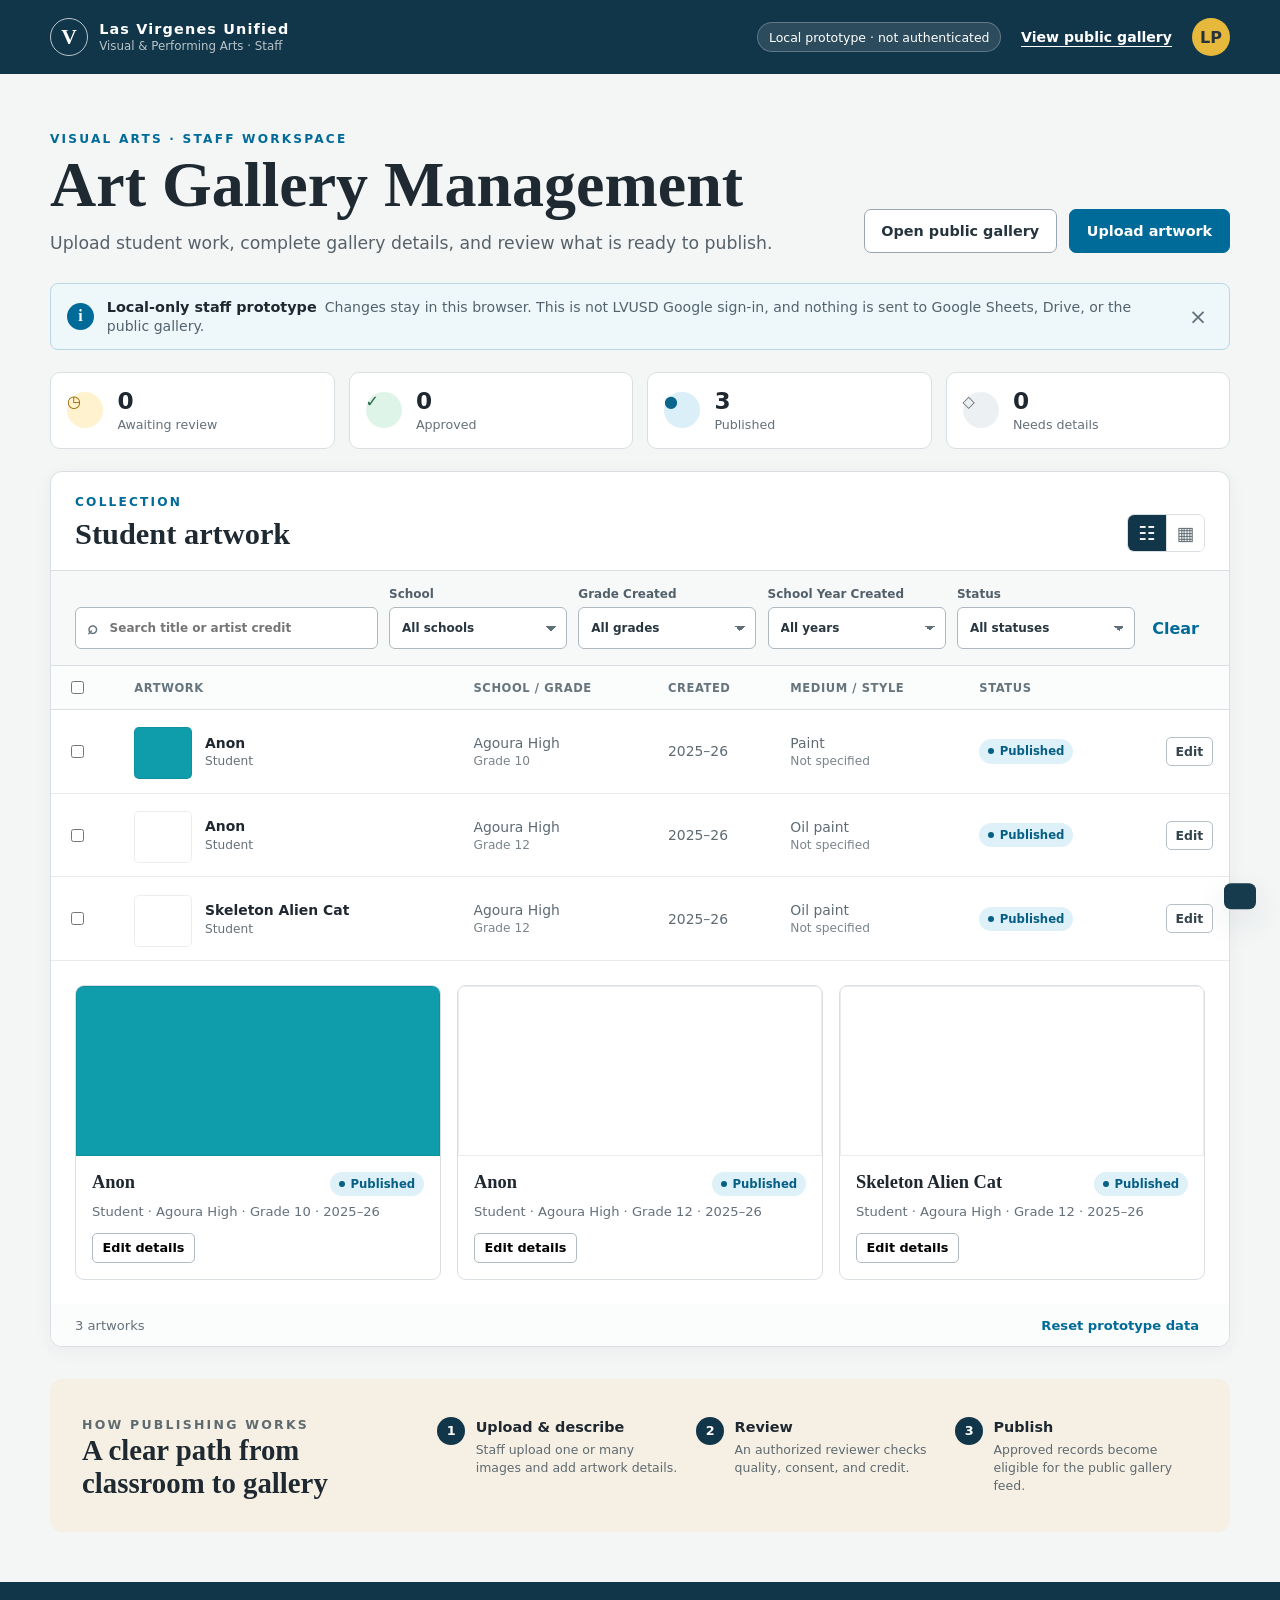
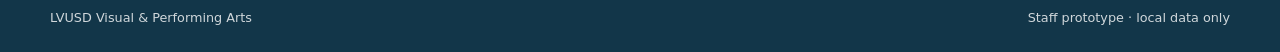
==== staff/art-gallery.html @ 0f860fcc "Integrate homepage rotation, public visual arts gallery, and local-only staff prototype on developme" ====
<!doctype html>
<html lang="en">
<head>
  <meta charset="utf-8">
  <meta name="viewport" content="width=device-width, initial-scale=1">
  <meta name="description" content="LVUSD staff prototype for managing the Visual Arts gallery.">
  <title>Art Gallery Management | LVUSD VAPA</title>
  <link rel="stylesheet" href="../assets/css/gallery-management.css">
</head>
<body>
  <a class="skip-link" href="#main">Skip to main content</a>
  <header class="site-header">
    <a class="brand" href="../index.html#staffresources" aria-label="LVUSD VAPA staff resources">
      <span class="brand-mark" aria-hidden="true">V</span>
      <span><strong>Las Virgenes Unified</strong><small>Visual &amp; Performing Arts · Staff</small></span>
    </a>
    <nav class="header-actions" aria-label="Utility navigation">
      <span class="prototype-badge">Local prototype · not authenticated</span>
      <a class="text-link" href="../index.html#gallery">View public gallery</a>
      <span class="avatar-button" aria-label="Local preview mode">LP</span>
    </nav>
  </header>

  <main id="main">
    <section class="hero shell" aria-labelledby="page-title">
      <div>
        <p class="eyebrow">Visual Arts · Staff workspace</p>
        <h1 id="page-title">Art Gallery Management</h1>
        <p class="lede">Upload student work, complete gallery details, and review what is ready to publish.</p>
      </div>
      <div class="hero-actions">
        <a class="button button-secondary" href="../index.html#gallery">Open public gallery</a>
        <button class="button button-primary" type="button" data-open-upload>Upload artwork</button>
      </div>
    </section>

    <section class="shell notice" aria-label="Prototype safety notice">
      <span class="notice-icon" aria-hidden="true">i</span>
      <div><strong>Local-only staff prototype</strong><p>Changes stay in this browser. This is not LVUSD Google sign-in, and nothing is sent to Google Sheets, Drive, or the public gallery.</p></div>
      <button class="notice-close" type="button" aria-label="Dismiss notice">×</button>
    </section>

    <section class="shell metrics" aria-label="Gallery overview">
      <article><span class="metric-icon metric-amber" aria-hidden="true">◷</span><div><strong id="pending-count">0</strong><span>Awaiting review</span></div></article>
      <article><span class="metric-icon metric-green" aria-hidden="true">✓</span><div><strong id="approved-count">0</strong><span>Approved</span></div></article>
      <article><span class="metric-icon metric-blue" aria-hidden="true">●</span><div><strong id="published-count">0</strong><span>Published</span></div></article>
      <article><span class="metric-icon metric-gray" aria-hidden="true">◇</span><div><strong id="draft-count">0</strong><span>Needs details</span></div></article>
    </section>

    <section class="shell workspace" aria-labelledby="collection-title">
      <div class="section-heading">
        <div><p class="eyebrow">Collection</p><h2 id="collection-title">Student artwork</h2></div>
        <div class="view-toggle" role="group" aria-label="Display options">
          <button class="active" type="button" data-view="table" aria-pressed="true" title="Table view">☷</button>
          <button type="button" data-view="grid" aria-pressed="false" title="Grid view">▦</button>
        </div>
      </div>

      <div class="toolbar">
        <label class="search-field"><span class="sr-only">Search artworks</span><span aria-hidden="true">⌕</span><input id="search" type="search" placeholder="Search title or artist credit"></label>
        <label><span>School</span><select id="school-filter"><option value="">All schools</option></select></label>
        <label><span>Grade Created</span><select id="grade-filter"><option value="">All grades</option></select></label>
        <label><span>School Year Created</span><select id="year-filter"><option value="">All years</option></select></label>
        <label><span>Status</span><select id="status-filter"><option value="">All statuses</option><option>Draft</option><option>Pending</option><option>Approved</option><option>Published</option><option>Needs changes</option></select></label>
        <button id="clear-filters" class="clear-button" type="button">Clear</button>
      </div>

      <div class="selection-bar" id="selection-bar" hidden>
        <strong><span id="selected-count">0</span> selected</strong>
        <button type="button" data-bulk="approve">Approve</button>
        <button type="button" data-bulk="changes">Request changes</button>
        <button type="button" data-bulk="archive">Archive</button>
      </div>

      <div class="table-wrap" id="table-view">
        <table>
          <thead><tr><th><input id="select-all" type="checkbox" aria-label="Select all visible artworks"></th><th>Artwork</th><th>School / grade</th><th>Created</th><th>Medium / style</th><th>Status</th><th><span class="sr-only">Actions</span></th></tr></thead>
          <tbody id="artwork-rows"></tbody>
        </table>
      </div>
      <div class="card-grid" id="grid-view" hidden></div>
      <p class="empty-state" id="empty-state" hidden>No artworks match these filters.</p>
      <div class="collection-footer"><span id="result-count">0 artworks</span><button class="text-button" id="reset-data" type="button">Reset prototype data</button></div>
    </section>

    <section class="shell workflow-panel" aria-labelledby="workflow-title">
      <div><p class="eyebrow">How publishing works</p><h2 id="workflow-title">A clear path from classroom to gallery</h2></div>
      <ol>
        <li><span>1</span><div><strong>Upload & describe</strong><p>Staff upload one or many images and add artwork details.</p></div></li>
        <li><span>2</span><div><strong>Review</strong><p>An authorized reviewer checks quality, consent, and credit.</p></div></li>
        <li><span>3</span><div><strong>Publish</strong><p>Approved records become eligible for the public gallery feed.</p></div></li>
      </ol>
    </section>
  </main>

  <footer class="site-footer"><div class="shell"><span>LVUSD Visual & Performing Arts</span><span>Staff prototype · local data only</span></div></footer>

  <dialog id="upload-dialog" class="modal">
    <form method="dialog" id="upload-form">
      <div class="modal-header"><div><p class="eyebrow">New submission</p><h2>Upload artwork</h2></div><button class="icon-button" value="cancel" type="submit" aria-label="Close">×</button></div>
      <div class="steps" aria-label="Upload progress"><span class="active">1 <small>Files</small></span><i></i><span>2 <small>Details</small></span><i></i><span>3 <small>Review</small></span></div>
      <div id="upload-step-files">
        <label class="drop-zone" id="drop-zone"><input id="file-input" type="file" accept="image/jpeg,image/png,image/webp" multiple><span class="upload-glyph" aria-hidden="true">↑</span><strong>Drag artwork images here</strong><span>or choose files · JPG, PNG, or WebP · up to 15 MB each</span></label>
        <p class="privacy-note"><strong>Student privacy:</strong> use artwork-only images. Avoid student faces, full legal names, and other identifying information.</p>
        <div class="modal-actions"><button class="button button-secondary" value="cancel" type="submit">Cancel</button><button class="button button-primary" id="continue-upload" type="button" disabled>Continue</button></div>
      </div>
      <div id="upload-step-details" hidden>
        <div class="file-summary"><span class="art-thumb art-7" aria-hidden="true"></span><div><strong id="file-summary-name">Artwork image</strong><span id="file-summary-size">Ready for metadata</span></div><button type="button" id="change-files">Change</button></div>
        <div class="form-grid">
          <label class="span-2">Artwork title<input name="title" required placeholder="Untitled is okay"></label>
          <label>Artist credit<input name="artist" required placeholder="First name + last initial, or Anonymous"></label>
          <label>School<select name="school" required><option value="">Choose school</option><option>Agoura High</option><option>Calabasas High</option><option>A.E. Wright Middle</option><option>A.C. Stelle Middle</option><option>Lupin Hill Elementary</option><option>Mariposa School</option></select></label>
          <label>Grade Created<select name="grade" required><option value="">Choose grade</option><option>K</option><option>1</option><option>2</option><option>3</option><option>4</option><option>5</option><option>6</option><option>7</option><option>8</option><option>9</option><option>10</option><option>11</option><option>12</option></select></label>
          <label>School Year Created<select name="year" required><option value="">Choose year</option><option>2026–27</option><option>2025–26</option><option>2024–25</option><option>2023–24</option></select></label>
          <label>Medium<input name="medium" required placeholder="e.g., Oil paint"></label>
          <label>Style<input name="style" required placeholder="e.g., Observational"></label>
          <label class="span-2 checkbox-label"><input name="consent" type="checkbox" required><span>I confirm this artwork is cleared for district publication and the artist credit follows district privacy guidance.</span></label>
        </div>
        <div class="modal-actions"><button class="button button-secondary" type="button" id="back-upload">Back</button><button class="button button-primary" type="submit" value="default">Add to review queue</button></div>
      </div>
    </form>
  </dialog>

  <dialog id="edit-dialog" class="modal modal-wide">
    <form method="dialog" id="edit-form">
      <input type="hidden" name="id">
      <div class="modal-header"><div><p class="eyebrow">Artwork record</p><h2>Edit details</h2></div><button class="icon-button" value="cancel" type="submit" aria-label="Close">×</button></div>
      <div class="edit-layout"><div class="edit-preview art-thumb art-1" id="edit-preview" aria-hidden="true"></div><div class="form-grid">
        <label class="span-2">Artwork title<input name="title" required></label><label>Artist credit<input name="artist" required></label><label>School<input name="school" required></label><label>Grade Created<input name="grade" required></label><label>School Year Created<input name="year" required></label><label>Medium<input name="medium" required></label><label>Style<input name="style" required></label><label>Status<select name="status"><option>Draft</option><option>Pending</option><option>Approved</option><option>Published</option><option>Needs changes</option></select></label>
      </div></div>
      <div class="modal-actions"><button class="button button-secondary" value="cancel" type="submit">Cancel</button><button class="button button-primary" type="submit" value="default">Save changes</button></div>
    </form>
  </dialog>
  <div class="toast" id="toast" role="status" aria-live="polite"></div>
  <script src="../assets/js/gallery-management.js"></script>
</body>
</html>
---- assets/css/gallery-management.css ----
:root{--ink:#1f2831;--muted:#64707a;--navy:#123649;--blue:#006b98;--sky:#dceef5;--cream:#f5f0e3;--paper:#fff;--gold:#cc8c13;--green:#277a50;--red:#a53d3d;--line:#d8dee2;--shadow:0 12px 32px rgba(23,42,54,.11);font-family:Inter,ui-sans-serif,system-ui,-apple-system,BlinkMacSystemFont,"Segoe UI",sans-serif;color:var(--ink);background:#f4f6f6;font-size:16px}
*{box-sizing:border-box}body{margin:0;min-width:320px}button,input,select{font:inherit}button,a{touch-action:manipulation}a{color:inherit}.skip-link{position:fixed;left:1rem;top:-4rem;z-index:99;background:#fff;padding:.7rem 1rem}.skip-link:focus{top:1rem}.shell{width:min(1180px,calc(100% - 40px));margin-inline:auto}.site-header{height:74px;padding:0 max(20px,calc((100% - 1180px)/2));display:flex;align-items:center;justify-content:space-between;background:var(--navy);color:#fff}.brand{display:flex;align-items:center;gap:.7rem;text-decoration:none}.brand-mark{display:grid;place-items:center;width:38px;height:38px;border:1.5px solid rgba(255,255,255,.7);border-radius:50%;font:700 1.35rem Georgia,serif}.brand strong,.brand small{display:block}.brand strong{letter-spacing:.08em;font-size:.9rem}.brand small{opacity:.7;font-size:.74rem;margin-top:.1rem}.header-actions{display:flex;align-items:center;gap:1.25rem}.prototype-badge{font-size:.78rem;background:rgba(255,255,255,.11);border:1px solid rgba(255,255,255,.25);padding:.38rem .66rem;border-radius:999px}.text-link{font-weight:700;font-size:.88rem;text-underline-offset:4px}.avatar-button{border:0;background:#e6b93c;color:#27333b;border-radius:50%;width:38px;height:38px;font-weight:800}.hero{display:flex;align-items:flex-end;justify-content:space-between;gap:2rem;padding:58px 0 30px}.eyebrow{margin:0 0 .5rem;text-transform:uppercase;letter-spacing:.18em;font-size:.76rem;font-weight:800;color:var(--blue)}h1,h2{font-family:Georgia,"Times New Roman",serif;margin:0;color:#1e2931}h1{font-size:clamp(2.2rem,5vw,4rem);line-height:.98}h2{font-size:clamp(1.6rem,3vw,2.35rem)}.lede{font-size:1.08rem;color:#56616a;margin:1rem 0 0}.hero-actions{display:flex;gap:.75rem;flex-shrink:0}.button{display:inline-flex;align-items:center;justify-content:center;min-height:44px;border-radius:7px;padding:.72rem 1.05rem;font-weight:800;font-size:.9rem;text-decoration:none;cursor:pointer}.button-primary{background:var(--blue);border:1px solid var(--blue);color:#fff}.button-primary:hover{background:#005679}.button-secondary{background:#fff;border:1px solid #9aa6ad;color:#26343d}.notice{background:#eef7fa;border:1px solid #b7d7e4;border-radius:8px;padding:.85rem 1rem;display:flex;align-items:center;gap:.8rem}.notice-icon{display:grid;place-items:center;width:27px;height:27px;flex:0 0 auto;border-radius:50%;background:var(--blue);color:white;font:700 1rem Georgia}.notice strong{font-size:.9rem}.notice p{display:inline;margin:0 0 0 .5rem;color:#52636d;font-size:.88rem}.notice-close{margin-left:auto;border:0;background:transparent;color:#60717a;font-size:1.35rem;cursor:pointer}.metrics{display:grid;grid-template-columns:repeat(4,1fr);gap:14px;margin-block:22px}.metrics article{background:#fff;border:1px solid var(--line);border-radius:10px;padding:1rem;display:flex;align-items:center;gap:.9rem}.metric-icon{width:36px;height:36px;border-radius:50%;display:grid;place-items:center;font-weight:900}.metric-amber{background:#fff2cf;color:#9b6700}.metric-green{background:#dff4e9;color:#22663f}.metric-blue{background:#dbeff8;color:#0a668c}.metric-gray{background:#edf0f2;color:#66747c}.metrics strong,.metrics span{display:block}.metrics strong{font-size:1.45rem;line-height:1}.metrics article div span{font-size:.79rem;color:var(--muted);margin-top:.3rem}.workspace{background:#fff;border:1px solid var(--line);border-radius:12px;box-shadow:0 4px 18px rgba(31,48,59,.05);overflow:hidden}.section-heading{padding:1.45rem 1.5rem 1.15rem;display:flex;align-items:flex-end;justify-content:space-between}.section-heading h2{font-size:1.9rem}.view-toggle{display:flex;border:1px solid var(--line);border-radius:7px;overflow:hidden}.view-toggle button{width:38px;height:36px;border:0;background:#fff;color:#65727a;cursor:pointer;font-size:1.2rem}.view-toggle button+button{border-left:1px solid var(--line)}.view-toggle .active{background:var(--navy);color:#fff}.toolbar{display:grid;grid-template-columns:1.7fr repeat(4,1fr) auto;gap:.7rem;padding:1rem 1.5rem;background:#f7f9f9;border-block:1px solid var(--line);align-items:end}.toolbar label{font-size:.75rem;font-weight:800;color:#52606a}.toolbar label>span{display:block;margin-bottom:.35rem}.toolbar select,.toolbar input{width:100%;height:42px;border:1px solid #aeb8be;border-radius:6px;background:#fff;padding:0 .75rem;color:#283640}.toolbar select{appearance:none;background-image:linear-gradient(45deg,transparent 50%,#607079 50%),linear-gradient(135deg,#607079 50%,transparent 50%);background-position:calc(100% - 15px) 18px,calc(100% - 10px) 18px;background-size:5px 5px,5px 5px;background-repeat:no-repeat;padding-right:2rem}.search-field{position:relative}.search-field>span[aria-hidden]{position:absolute;left:.72rem;bottom:.72rem;font-size:1.1rem;color:#65757e;margin:0}.search-field input{padding-left:2.1rem}.clear-button{height:42px;border:0;background:transparent;color:var(--blue);font-weight:800;cursor:pointer}.selection-bar{margin:1rem 1.5rem 0;padding:.65rem .85rem;background:#eaf4f8;border-radius:7px;display:flex;align-items:center;gap:.7rem}.selection-bar[hidden]{display:none}.selection-bar strong{margin-right:auto;font-size:.86rem}.selection-bar button{border:1px solid #93b7c6;background:#fff;border-radius:5px;padding:.4rem .65rem;color:#18485c;font-weight:700;font-size:.8rem}.table-wrap{overflow:auto}.table-wrap table{border-collapse:collapse;width:100%;min-width:870px}.table-wrap th{padding:.75rem 1rem;text-align:left;font-size:.72rem;text-transform:uppercase;letter-spacing:.05em;color:#66747d;background:#fbfcfc;border-bottom:1px solid var(--line)}.table-wrap td{padding:.85rem 1rem;border-bottom:1px solid #e7ebed;vertical-align:middle;font-size:.87rem}.table-wrap tr:hover td{background:#fcfdfd}.artwork-cell{display:flex;align-items:center;gap:.8rem;min-width:230px}.artwork-cell strong,.artwork-cell span{display:block}.artwork-cell span{font-size:.76rem;color:var(--muted);margin-top:.22rem}.art-thumb{display:block;flex:0 0 auto;width:58px;height:52px;border-radius:5px;background:#ccc center/cover;box-shadow:inset 0 0 0 1px rgba(0,0,0,.07)}.art-1{background:radial-gradient(circle at 50% 50%,#ffd35c 0 7%,#e94d69 8% 20%,transparent 21%),conic-gradient(from 20deg,#f9913d,#ee496c,#ffb13b,#dd375d,#f9913d),#0f9cab}.art-2{background:radial-gradient(ellipse at 48% 44%,#e6a45c 0 19%,#1e263c 21% 31%,transparent 32%),linear-gradient(140deg,#21234b,#755486 55%,#c29368)}.art-3{background:repeating-linear-gradient(65deg,transparent 0 9px,rgba(245,246,220,.9) 10px 12px),linear-gradient(145deg,#34b7d3,#92c84b 58%,#1a6893)}.art-4{background:radial-gradient(circle at 25% 30%,#fff 0 4%,transparent 5%),radial-gradient(circle at 65% 48%,#f8d96c 0 7%,transparent 8%),linear-gradient(135deg,#243a6d,#d84c7a)}.art-5{background:linear-gradient(30deg,transparent 38%,#56312e 39% 47%,transparent 48%),radial-gradient(circle at 35% 45%,#e3bd88 0 18%,transparent 19%),#9dc5a7}.art-6{background:repeating-radial-gradient(circle at 50% 50%,#423c77 0 7px,#77bdc8 8px 14px,#efc654 15px 21px)}.art-7{background:conic-gradient(from 25deg,#87c9d2,#ef9a43,#cc4968,#674a87,#87c9d2)}.muted-cell{color:#5e6b73}.muted-cell span{display:block;font-size:.76rem;color:#7a858b;margin-top:.18rem}.status{display:inline-flex;align-items:center;border-radius:999px;padding:.32rem .55rem;font-size:.73rem;font-weight:800}.status::before{content:"";width:6px;height:6px;border-radius:50%;margin-right:.35rem;background:currentColor}.status-pending{color:#8e6208;background:#fff2d6}.status-approved{color:#236743;background:#dff4e9}.status-published{color:#075f85;background:#def1f8}.status-draft{color:#5d6970;background:#edf0f2}.status-needs-changes{color:#923b3b;background:#f8e4e4}.row-actions{display:flex;justify-content:flex-end;gap:.35rem}.row-actions button{border:1px solid #b5c0c5;background:#fff;border-radius:5px;padding:.38rem .55rem;font-size:.78rem;font-weight:750;color:#34444d;cursor:pointer}.row-actions .approve-button{color:#1f6942;border-color:#8dc3a6}.card-grid{display:grid;grid-template-columns:repeat(3,1fr);gap:1rem;padding:1.5rem}.art-card{border:1px solid var(--line);border-radius:9px;overflow:hidden;background:#fff}.art-card .art-thumb{width:100%;height:170px;border-radius:0}.art-card-body{padding:1rem}.art-card-head{display:flex;justify-content:space-between;gap:1rem}.art-card h3{font:700 1.15rem Georgia;margin:0}.art-card p{font-size:.82rem;color:var(--muted);margin:.45rem 0 .9rem}.art-card-actions{display:flex;gap:.4rem}.art-card-actions button{border:1px solid #afbbc0;border-radius:5px;background:#fff;padding:.4rem .6rem;font-size:.8rem;font-weight:700}.empty-state{text-align:center;padding:4rem;color:var(--muted)}.collection-footer{display:flex;justify-content:space-between;align-items:center;padding:.8rem 1.5rem;color:var(--muted);font-size:.82rem;background:#fbfcfc}.text-button{background:none;border:0;color:var(--blue);font-weight:700;cursor:pointer}.workflow-panel{margin-block:32px 50px;background:var(--cream);border-radius:12px;padding:2rem;display:grid;grid-template-columns:.85fr 2fr;gap:2rem;align-items:center}.workflow-panel h2{font-size:1.8rem}.workflow-panel ol{list-style:none;padding:0;margin:0;display:grid;grid-template-columns:repeat(3,1fr);gap:1rem}.workflow-panel li{display:flex;gap:.65rem}.workflow-panel li>span{flex:0 0 auto;width:28px;height:28px;border-radius:50%;background:var(--navy);color:#fff;display:grid;place-items:center;font-weight:800;font-size:.8rem}.workflow-panel strong{font-size:.9rem}.workflow-panel p{font-size:.78rem;line-height:1.45;color:#5f6a71;margin:.3rem 0 0}.site-footer{background:var(--navy);color:rgba(255,255,255,.8);font-size:.8rem}.site-footer .shell{height:70px;display:flex;align-items:center;justify-content:space-between}.modal{width:min(760px,calc(100% - 32px));border:0;border-radius:12px;padding:0;box-shadow:var(--shadow);max-height:90vh}.modal::backdrop{background:rgba(11,30,41,.68)}.modal form{padding:1.5rem}.modal-header{display:flex;align-items:flex-start;justify-content:space-between}.modal-header h2{font-size:2rem}.icon-button{border:0;background:#edf1f2;border-radius:50%;width:36px;height:36px;font-size:1.35rem;cursor:pointer}.steps{display:flex;align-items:center;justify-content:center;margin:1.4rem 0}.steps span{width:30px;height:30px;border-radius:50%;display:grid;place-items:center;background:#e2e7e9;color:#6b787f;font-weight:800;font-size:.78rem;position:relative}.steps span small{position:absolute;top:34px;font-size:.68rem;font-weight:700}.steps span.active{background:var(--blue);color:#fff}.steps i{width:75px;height:2px;background:#d9dfe1}.drop-zone{min-height:230px;border:2px dashed #93aeb9;border-radius:10px;background:#f7fbfc;display:flex;flex-direction:column;align-items:center;justify-content:center;gap:.5rem;margin-top:2.7rem;cursor:pointer;text-align:center}.drop-zone.dragover{background:#e8f5f9;border-color:var(--blue)}.drop-zone input{position:absolute;opacity:0;pointer-events:none}.upload-glyph{display:grid;place-items:center;width:50px;height:50px;border-radius:50%;background:#dbeff6;color:var(--blue);font-size:1.8rem}.drop-zone>span:last-child{font-size:.8rem;color:var(--muted)}.privacy-note{font-size:.79rem;color:#5f6d75;background:#fff8df;border-left:3px solid var(--gold);padding:.7rem .8rem}.modal-actions{display:flex;justify-content:flex-end;gap:.65rem;margin-top:1.3rem}.button:disabled{opacity:.45;cursor:not-allowed}.file-summary{margin:2.7rem 0 1rem;border:1px solid var(--line);border-radius:8px;padding:.7rem;display:flex;align-items:center;gap:.75rem}.file-summary div{flex:1}.file-summary strong,.file-summary span{display:block}.file-summary span{font-size:.75rem;color:var(--muted);margin-top:.2rem}.file-summary button{border:0;background:transparent;color:var(--blue);font-weight:700}.form-grid{display:grid;grid-template-columns:1fr 1fr;gap:.9rem}.form-grid label{font-size:.78rem;font-weight:800;color:#4f5d65}.form-grid input,.form-grid select{display:block;width:100%;height:42px;border:1px solid #aab5bb;border-radius:6px;margin-top:.35rem;padding:0 .7rem;background:#fff}.span-2{grid-column:span 2}.checkbox-label{display:flex;align-items:flex-start;gap:.6rem;font-weight:600!important;line-height:1.45}.checkbox-label input{width:18px;height:18px;flex:0 0 auto;margin:.1rem 0}.modal-wide{width:min(900px,calc(100% - 32px))}.edit-layout{display:grid;grid-template-columns:280px 1fr;gap:1.4rem;margin-top:1.4rem}.edit-preview{width:100%;height:100%;min-height:310px;border-radius:8px}.toast{position:fixed;right:24px;bottom:24px;background:#153b4d;color:#fff;border-radius:7px;padding:.8rem 1rem;font-weight:700;font-size:.85rem;box-shadow:var(--shadow);transform:translateY(130%);transition:.25s;z-index:100}.toast.show{transform:translateY(0)}.sr-only{position:absolute!important;width:1px!important;height:1px!important;padding:0!important;margin:-1px!important;overflow:hidden!important;clip:rect(0,0,0,0)!important;white-space:nowrap!important;border:0!important}
@media (max-width:950px){.toolbar{grid-template-columns:2fr 1fr 1fr}.clear-button{justify-self:start}.metrics{grid-template-columns:repeat(2,1fr)}.workflow-panel{grid-template-columns:1fr}.card-grid{grid-template-columns:repeat(2,1fr)}}
@media (max-width:700px){.shell{width:min(100% - 24px,1180px)}.site-header{padding-inline:12px}.prototype-badge,.header-actions .text-link{display:none}.hero{display:block;padding-top:38px}.hero-actions{margin-top:1.4rem}.hero-actions .button{flex:1}.notice p{display:block;margin:.2rem 0 0}.metrics{gap:8px}.metrics article{padding:.75rem}.toolbar{grid-template-columns:1fr 1fr;padding:1rem}.search-field{grid-column:span 2}.section-heading{padding-inline:1rem}.card-grid{grid-template-columns:1fr;padding:1rem}.workflow-panel{padding:1.25rem}.workflow-panel ol{grid-template-columns:1fr}.form-grid,.edit-layout{grid-template-columns:1fr}.span-2{grid-column:span 1}.edit-preview{height:190px;min-height:0}.site-footer .shell{display:block;padding-top:17px}.site-footer span{display:block;margin:.25rem 0}}
.art-1{background-image:url('../images/lily-artwork.png');background-position:center;background-size:cover}
.art-2{background-image:url('../images/tiger-artwork.png');background-position:center;background-size:cover}
.art-3{background-image:url('../images/skeleton-alien-cat.png');background-position:center;background-size:cover}
.avatar-button{display:grid;place-items:center}
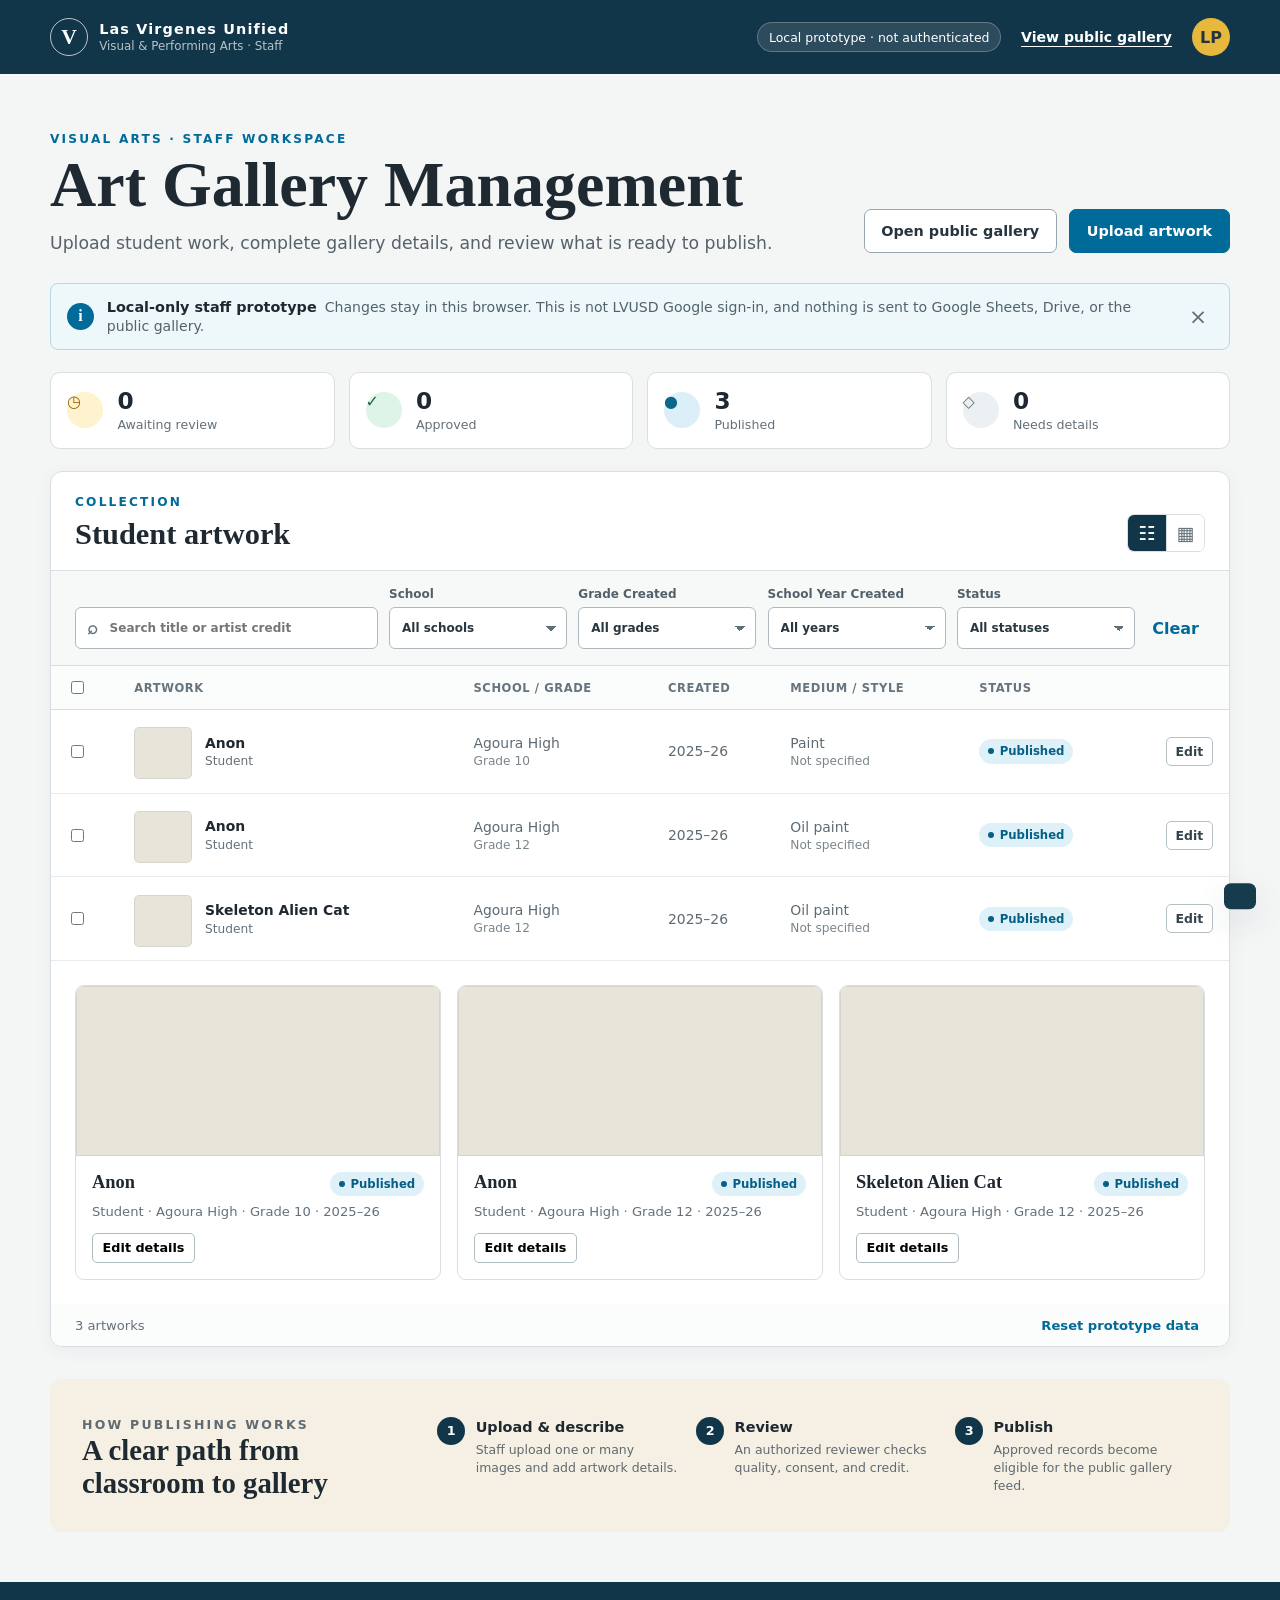
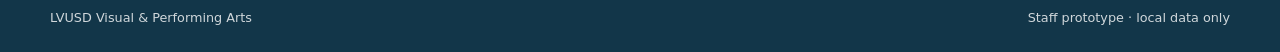
==== commit 8a576710: "Route staff gallery links directly to Visual Arts public gallery" ====
--- a/staff/art-gallery.html
+++ b/staff/art-gallery.html
@@ -16,7 +16,7 @@
     </a>
     <nav class="header-actions" aria-label="Utility navigation">
       <span class="prototype-badge">Local prototype · not authenticated</span>
-      <a class="text-link" href="../index.html#gallery">View public gallery</a>
+      <a class="text-link" href="../index.html#visual">View public gallery</a>
       <span class="avatar-button" aria-label="Local preview mode">LP</span>
     </nav>
   </header>
@@ -29,7 +29,7 @@
         <p class="lede">Upload student work, complete gallery details, and review what is ready to publish.</p>
       </div>
       <div class="hero-actions">
-        <a class="button button-secondary" href="../index.html#gallery">Open public gallery</a>
+        <a class="button button-secondary" href="../index.html#visual">Open public gallery</a>
         <button class="button button-primary" type="button" data-open-upload>Upload artwork</button>
       </div>
     </section>
--- a/assets/css/gallery-management.css
+++ b/assets/css/gallery-management.css
@@ -6,3 +6,8 @@
 .art-2{background-image:url('../images/tiger-artwork.png');background-position:center;background-size:cover}
 .art-3{background-image:url('../images/skeleton-alien-cat.png');background-position:center;background-size:cover}
 .avatar-button{display:grid;place-items:center}
+
+/* Published sample artwork photographs (read-only gallery examples). */
+.art-1{background-image:url("https://lh3.googleusercontent.com/d/18cMZLMxLr0lmF_j_ZQk1dIEZGvib2f6t") !important;background-position:center center !important;background-size:cover !important;background-repeat:no-repeat !important;background-color:#e7e4da !important;}
+.art-2{background-image:url("https://lh3.googleusercontent.com/d/1IQCO-TK2mOf5tK3tDWpGTuNQPMiJMtBK") !important;background-position:center center !important;background-size:cover !important;background-repeat:no-repeat !important;background-color:#e7e4da !important;}
+.art-3{background-image:url("https://lh3.googleusercontent.com/d/1SiSSrZhmtvizLndp3rQ4p9FcutnKRGZg") !important;background-position:center center !important;background-size:cover !important;background-repeat:no-repeat !important;background-color:#e7e4da !important;}
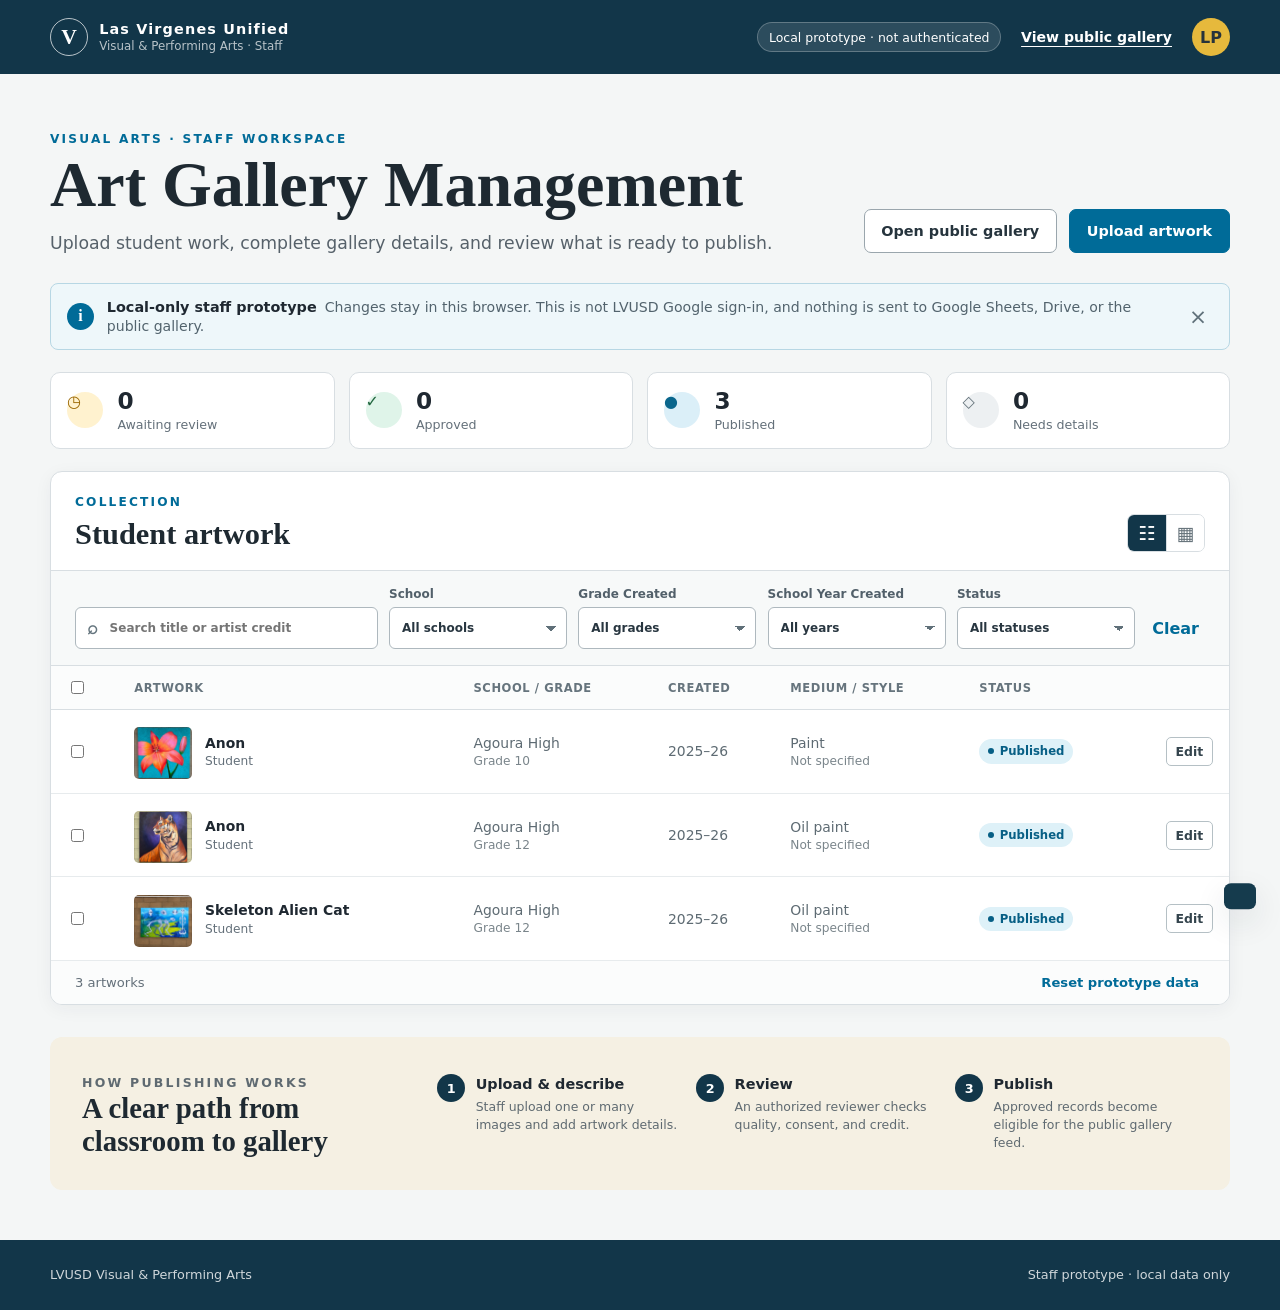
==== commit 5f93434c: "Repair staff image rendering, view toggle, and direct gallery links" ====
--- a/staff/art-gallery.html
+++ b/staff/art-gallery.html
@@ -6,17 +6,25 @@
   <meta name="description" content="LVUSD staff prototype for managing the Visual Arts gallery.">
   <title>Art Gallery Management | LVUSD VAPA</title>
   <link rel="stylesheet" href="../assets/css/gallery-management.css">
+  <!-- Self-contained preview fixes: do not depend on cached external CSS revisions. -->
+  <style>
+    #table-view[hidden], #grid-view[hidden], .selection-bar[hidden], [hidden] { display:none !important; }
+    .art-thumb.art-1 { background: #e5e5df url("../assets/visual-arts-gallery/lily-artwork.jpg") center/cover no-repeat !important; }
+    .art-thumb.art-2 { background: #e5e5df url("../assets/visual-arts-gallery/tiger-artwork.jpg") center/cover no-repeat !important; }
+    .art-thumb.art-3 { background: #e5e5df url("../assets/visual-arts-gallery/skeleton-alien-cat.jpg") center/cover no-repeat !important; }
+  </style>
+
 </head>
 <body>
   <a class="skip-link" href="#main">Skip to main content</a>
   <header class="site-header">
-    <a class="brand" href="../index.html#staffresources" aria-label="LVUSD VAPA staff resources">
+    <a class="brand" href="../index.html?page=staffresources#staffresources" aria-label="LVUSD VAPA staff resources">
       <span class="brand-mark" aria-hidden="true">V</span>
       <span><strong>Las Virgenes Unified</strong><small>Visual &amp; Performing Arts · Staff</small></span>
     </a>
     <nav class="header-actions" aria-label="Utility navigation">
       <span class="prototype-badge">Local prototype · not authenticated</span>
-      <a class="text-link" href="../index.html#visual">View public gallery</a>
+      <a class="text-link" href="../index.html?page=visual#visual">View public gallery</a>
       <span class="avatar-button" aria-label="Local preview mode">LP</span>
     </nav>
   </header>
@@ -29,7 +37,7 @@
         <p class="lede">Upload student work, complete gallery details, and review what is ready to publish.</p>
       </div>
       <div class="hero-actions">
-        <a class="button button-secondary" href="../index.html#visual">Open public gallery</a>
+        <a class="button button-secondary" href="../index.html?page=visual#visual">Open public gallery</a>
         <button class="button button-primary" type="button" data-open-upload>Upload artwork</button>
       </div>
     </section>
--- a/assets/css/gallery-management.css
+++ b/assets/css/gallery-management.css
@@ -11,3 +11,8 @@
 .art-1{background-image:url("https://lh3.googleusercontent.com/d/18cMZLMxLr0lmF_j_ZQk1dIEZGvib2f6t") !important;background-position:center center !important;background-size:cover !important;background-repeat:no-repeat !important;background-color:#e7e4da !important;}
 .art-2{background-image:url("https://lh3.googleusercontent.com/d/1IQCO-TK2mOf5tK3tDWpGTuNQPMiJMtBK") !important;background-position:center center !important;background-size:cover !important;background-repeat:no-repeat !important;background-color:#e7e4da !important;}
 .art-3{background-image:url("https://lh3.googleusercontent.com/d/1SiSSrZhmtvizLndp3rQ4p9FcutnKRGZg") !important;background-position:center center !important;background-size:cover !important;background-repeat:no-repeat !important;background-color:#e7e4da !important;}
+
+/* Local original student-art previews: same files used in the public collection. */
+.art-1{background-image:url("../visual-arts-gallery/lily-artwork.jpg") !important;background-position:center !important;background-size:cover !important;background-repeat:no-repeat !important;background-color:#e5e5df !important}
+.art-2{background-image:url("../visual-arts-gallery/tiger-artwork.jpg") !important;background-position:center !important;background-size:cover !important;background-repeat:no-repeat !important;background-color:#e5e5df !important}
+.art-3{background-image:url("../visual-arts-gallery/skeleton-alien-cat.jpg") !important;background-position:center !important;background-size:cover !important;background-repeat:no-repeat !important;background-color:#e5e5df !important}
